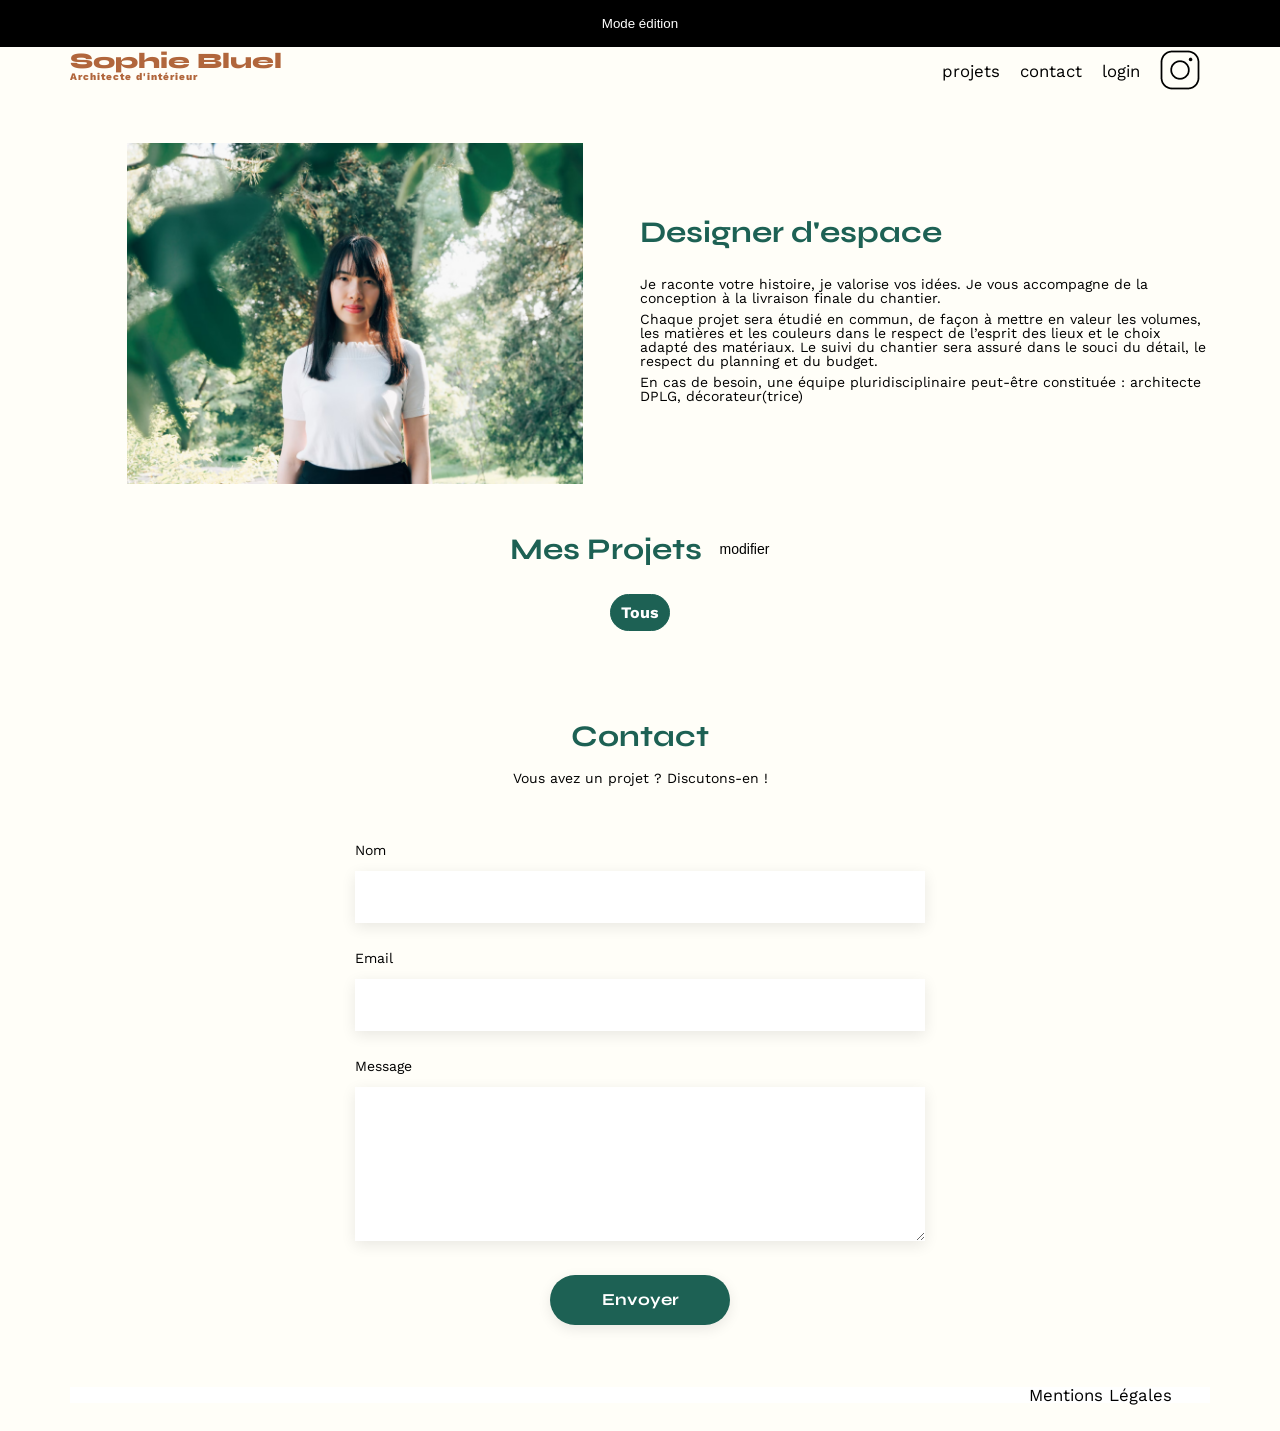
==== FrontEnd/index.html @ a82a4e98 "update modale" ====
<!DOCTYPE html>
<html lang="fr">

<head>
	<meta charset="UTF-8" />
	<title>Sophie Bluel - Architecte d'intérieur</title>
	<meta name="viewport" content="width=device-width, initial-scale=1.0" />
	<link rel="preconnect" href="https://fonts.googleapis.com" />
	<link rel="preconnect" href="https://fonts.gstatic.com" crossorigin />
	<link href="https://fonts.googleapis.com/css2?family=Syne:wght@700;800&family=Work+Sans&display=swap"
		rel="stylesheet" />
	<meta name="description" content="" />
	<link rel="stylesheet" href="./assets/css/style.css" />
	<link rel="shortcut icon" href="./assets/icons/78942_maps_maps.png" type="image/x-icon" />
	<script src="./assets/scripts/requestApi.js"></script>
	<script src="./assets/scripts/gallery.js" defer></script>
	<script src="./assets/scripts/scriptCategories.js"></script>
	<script src="./assets/scripts/scriptGallery.js"></script>
	<script src="./assets/scripts/modale.js" defer></script>
	<script src="https://kit.fontawesome.com/ecfbb69621.js" crossorigin="anonymous"></script>
</head>

<body class="background_body">
	<div id="edit" class="edit">
		<i class="fa-regular fa-pen-to-square"></i>
		<button>Mode édition</button>
	</div>

	<header>
		<h1>Sophie Bluel <span>Architecte d'intérieur</span></h1>
		<nav>
			<ul>
				<li>projets</li>
				<li>contact</li>
				<li>login</li>
				<li><img src="./assets/icons/instagram.png" alt="Instagram" /></li>
			</ul>
		</nav>
	</header>
	<main>
		<section id="introduction">
			<figure>
				<img src="./assets/images/sophie-bluel.png" alt="" />
			</figure>
			<article>
				<h2>Designer d'espace</h2>
				<p>
					Je raconte votre histoire, je valorise vos idées. Je vous accompagne
					de la conception à la livraison finale du chantier.
				</p>
				<p>
					Chaque projet sera étudié en commun, de façon à mettre en valeur les
					volumes, les matières et les couleurs dans le respect de l’esprit
					des lieux et le choix adapté des matériaux. Le suivi du chantier
					sera assuré dans le souci du détail, le respect du planning et du
					budget.
				</p>
				<p>
					En cas de besoin, une équipe pluridisciplinaire peut-être constituée
					: architecte DPLG, décorateur(trice)
				</p>
			</article>
		</section>
		<section id="portfolio">
			<h2 class="project_title">
				Mes Projets
				<button class="btn_open-modale" id="modaleOpen">
					<i class="fa-regular fa-pen-to-square"></i>
					<span>modifier</span>
				</button>
			</h2>
			<div class="modale" id="modale">
				<button class="modale_close" id="modaleClose">&times;</button>
				<button class="modale_return" id="modaleReturn"><i class="fa-solid fa-arrow-left">
					</i>
				</button>
				<div class="modale_content">

					<h4 class="modale_title" id="modaleTitle"></h4>



					<div class="modale_gallery" id="modaleGallery"></div>




					<form class="modale_form is_hidden" id="modaleForm" action="#" method="post"
						enctype="multipart/form-data">
						<div class="drop_area" id="dropArea" onclick="document.getElementById('fileInputImg').click()">
							<img src="" alt="" class="modale_form-img" id="modaleFormImg"/>
							<input class="drop_area-input" name="image" type="file" id="fileInputImg" multiple />
							<div class="modale_background">
								<i class="fa-regular fa-image" id="modalePictoImg"></i>
								<label>+ Ajouter photo</label>
								<p class="drop_area-info">jpg, png: 4mo max.</p>
							</div>
						</div>
						<div class="modale_champs">
							<label>Titre</label>
							<input type="text" name="title" id="formEditTitle" />
							<label>Catégories</label>
							<select type="text" name="category" id="formEditCat">
								<option value="0"></option>
								<option value="1">Hotels & Restaurants</option>
								<option value="2">Appartements</option>
								<option value="3">Objets</option>
								<option value="4">Tous</option>
							</select>
						</div>
					</form>

					<div class="modale_form-check modale_form-check--true" id="modaleFormCheckTrue">
						<span><i class="fa-regular fa-circle-check"></i>Le projet à été ajouté avec succès !</span>
					</div>

					<div class="modale_form-check modale_form-check--false" id="modaleFormCheckFalse">
						<span><i class="fa-solid fa-circle-xmark"></i>champs saisi incorrect ou manquant</span>
					</div>

					<hr class="modale_bar">
					</hr>
					<button class="modale_btn modale_btn-switch" id="modaleBtnSwitch"></button>
					<button class="modale_btn modale_btn-valid" id="modaleBtnValid"></button>

				</div>
			</div>
			<nav class="filter">
				<button class="is_actif" id="allWork">Tous</button>
			</nav>
			<div class="gallery"></div>
		</section>
		<section id="contact">
			<h2>Contact</h2>
			<p>Vous avez un projet ? Discutons-en !</p>
			<form action="#" method="post">
				<label for="name">Nom</label>
				<input type="text" name="name" id="name" />
				<label for="email">Email</label>
				<input type="email" name="email" id="email" />
				<label for="message">Message</label>
				<textarea name="message" id="message" cols="30" rows="10"></textarea>
				<input type="submit" value="Envoyer" />
			</form>
		</section>
	</main>

	<footer class="background_footer">
		<nav>
			<ul>
				<li>Mentions Légales</li>
			</ul>
		</nav>
	</footer>
</body>

</html>
---- FrontEnd/assets/css/style.css ----
/* http://meyerweb.com/eric/tools/css/reset/
   v2.0 | 20110126
   License: none (public domain)
*/
html,
body,
div,
span,
applet,
object,
iframe,
h1,
h2,
h3,
h4,
h5,
h6,
p,
blockquote,
pre,
a,
abbr,
acronym,
address,
big,
cite,
code,
del,
dfn,
em,
img,
ins,
kbd,
q,
s,
samp,
small,
strike,
strong,
sub,
sup,
tt,
var,
b,
u,
i,
center,
dl,
dt,
dd,
ol,
ul,
li,
fieldset,
form,
label,
legend,
table,
caption,
tbody,
tfoot,
thead,
tr,
th,
td,
article,
aside,
canvas,
details,
embed,
figure,
figcaption,
footer,
header,
hgroup,
menu,
nav,
output,
ruby,
section,
summary,
time,
mark,
audio,
video {
  margin: 0;
  padding: 0;
  border: 0;
  font-size: 100%;
  font: inherit;
  vertical-align: baseline;
}

/* HTML5 display-role reset for older browsers */
article,
aside,
details,
figcaption,
figure,
footer,
header,
hgroup,
menu,
nav,
section {
  display: block;
}

img[src=""] {
  opacity: 0;
}

body {
  line-height: 1;
}

ol,
ul {
  list-style: none;
}

blockquote,
q {
  quotes: none;
}

blockquote:before,
blockquote:after,
q:before,
q:after {
  content: "";
  content: none;
}

table {
  border-collapse: collapse;
  border-spacing: 0;
}

/** end reset css**/
body {
  max-width: 1140px;
  margin: auto;
  font-family: "Work Sans";
  font-size: 14px;
}
body.overlay::after {
  position: fixed;
  z-index: 2;
  content: "";
  top: 0;
  left: 0;
  background-color: rgba(0, 0, 0, 0.3);
  width: 100%;
  height: 100vh;
}

header {
  display: flex;
  justify-content: space-between;
  margin: 50px 0;
}

.edit {
  background-color: black;
  color: white;
  position: fixed;
  top: 0;
  left: 0;
  width: 100%;
  text-align: center;
  padding: 15px 0 15px 0;
}
.edit.is_hidden {
  display: none;
}
.edit button {
  background-color: transparent;
  border: none;
  color: white;
}

.background_body {
  background-color: #FFFEF8;
  width: 100%;
}
.background_footer {
  background-color: white;
  bottom: 0;
  left: 0;
  width: 100%;
}
.background_footer-connexion {
  position: fixed;
}

.form_content {
  padding-bottom: 20px;
  display: flex;
  justify-content: center;
  flex-direction: column;
  align-items: center;
}
.form_title {
  padding-bottom: 20px;
}
.form_login {
  display: flex;
  justify-content: center;
  flex-direction: column;
  align-items: center;
  gap: 15px;
}
.form_champs {
  display: flex;
  flex-direction: column;
  justify-content: flex-start;
  margin: 15px 0 20px 0;
  gap: 10px;
}
.form_champs label {
  margin-top: 5px;
  font-family: inherit;
  font-size: 14px;
  font-weight: 500;
  line-height: 16px;
  color: #3D3D3D;
}
.form_champs input {
  width: 420px;
  height: 51px;
  border: none;
  box-shadow: 0px 4px 14px 0px rgba(0, 0, 0, 0.0901960784);
}
.form_connexion {
  text-align: center;
  width: 237px;
  height: 36px;
  border-radius: 60px;
  background-color: #1D6154;
  border: none;
  font-family: Syne;
  font-size: 14px;
  font-weight: 700;
  line-height: 17px;
  color: white;
  margin-bottom: 15px;
}
.form_forgot-password {
  text-decoration: underline;
}

section {
  margin: 50px 0;
}

h1 {
  display: flex;
  flex-direction: column;
  font-family: "Syne";
  font-size: 22px;
  font-weight: 800;
  color: #B1663C;
}

h1 > span {
  font-family: "Work Sans";
  font-size: 10px;
  letter-spacing: 0.1em;
}

h2 {
  font-family: "Syne";
  font-weight: 700;
  font-size: 30px;
  color: #1D6154;
}

nav ul {
  display: flex;
  align-items: center;
  list-style-type: none;
}

nav li {
  padding: 0 10px;
  font-size: 1.2em;
}

li:hover {
  color: #B1663C;
}

.btn_open-modale {
  position: relative;
  top: -5px;
  left: 5px;
  background: transparent;
  border: none;
  font-size: 14px;
  font-weight: 400;
  line-height: 16px;
  text-align: center;
}

.modale {
  background-color: white;
  width: 630px;
  min-height: 670px;
  position: fixed;
  top: 50%;
  left: 50%;
  translate: -50% -50%;
  border-radius: 10px;
  z-index: -1;
  opacity: 0;
  transition: 1s;
}
.modale_form {
  position: relative;
}
.modale_form.is_hidden {
  display: none;
}
.modale_form-img {
  position: absolute;
  width: 129px;
  height: 177px;
  top: 22px;
  left: 50%;
  translate: -50% 0%;
}
.modale_form-img:not([src]) {
  visibility: hidden;
}
.modale_form-check {
  width: 60%;
  height: 50px;
  border-radius: 60px;
  display: flex;
  justify-content: center;
  align-items: center;
  position: absolute;
  bottom: 20%;
  left: 50%;
  translate: -50% 0%;
}
.modale_form-check--true {
  opacity: 0;
  background-color: #1D6154;
  color: white;
}
.modale_form-check--true.is_actif {
  opacity: 1;
}
.modale_form-check--false {
  opacity: 0;
  background-color: #8B0000;
  color: white;
}
.modale_form-check--false.is_actif {
  opacity: 1;
}
.modale_gallery {
  margin-top: 40px;
  display: flex;
  flex-wrap: wrap;
  gap: 10px;
  max-width: 430px;
}
.modale_gallery.is_hidden {
  display: none;
}
.modale_gallery-figure {
  position: relative;
}
.modale_gallery-trash {
  position: absolute;
  top: 7px;
  right: 5px;
}
.modale_gallery img {
  width: 76.61px;
}
.modale_title {
  font-family: inherit;
  font-size: 26px;
  font-weight: 400;
  line-height: 30px;
  letter-spacing: 0em;
  text-align: center;
}
.modale_content {
  margin-top: 45px;
  display: flex;
  flex-direction: column;
  justify-content: center;
  align-items: center;
}
.modale_background {
  background-color: #E8F1F6;
  width: 420px;
  border-radius: 3px;
  display: flex;
  flex-direction: column;
  justify-content: center;
  align-items: center;
  gap: 10px;
}
.modale_background i {
  margin-top: 20px;
  font-size: 76px;
  color: #CBD6DC;
}
.modale_background label {
  width: 173px;
  height: 36px;
  border-radius: 50px;
  background-color: #CBD6DC;
  display: flex;
  justify-content: center;
  align-items: center;
  font-family: Work Sans;
  font-size: 14px;
  font-weight: 500;
  line-height: 16px;
  color: #306685;
}
.modale_background p {
  font-family: inherit;
  font-size: 10px;
  font-weight: 400;
  line-height: 12px;
  color: #444444;
  margin-bottom: 15px;
}
.modale_champs {
  display: flex;
  flex-direction: column;
  justify-content: flex-start;
  margin: 15px 0 20px 0;
  gap: 10px;
}
.modale_champs label {
  margin-top: 5px;
  font-family: inherit;
  font-size: 14px;
  font-weight: 500;
  line-height: 16px;
  color: #3D3D3D;
}
.modale_champs input {
  width: 420px;
  height: 51px;
  border: none;
  box-shadow: 0px 4px 14px 0px rgba(0, 0, 0, 0.0901960784);
}
.modale_champs select {
  width: 422px;
  height: 53px;
  border: none;
  background: none;
  box-shadow: 0px 4px 14px 0px rgba(0, 0, 0, 0.0901960784);
}
.modale_close {
  position: absolute;
  top: 15;
  right: 0;
  width: 50px;
  height: 50px;
  background: transparent;
  border: none;
  font-size: 24px;
}
.modale_return {
  position: absolute;
  top: 15;
  left: 0;
  width: 50px;
  height: 50px;
  background: transparent;
  border: none;
  font-size: 24px;
}
.modale_return.is_hidden {
  display: none;
}
.modale_show {
  z-index: 3;
  opacity: 1;
}
.modale_bar {
  border: none;
  color: #B3B3B3;
  width: 420px;
  height: 0px;
  border: 1px solid #B3B3B3;
  position: absolute;
  top: 550px;
}
.modale_btn {
  text-align: center;
  margin-top: 50px;
  width: 237px;
  height: 36px;
  border-radius: 60px;
  background-color: #1D6154;
  border: none;
  font-family: Syne;
  font-size: 14px;
  font-weight: 700;
  line-height: 17px;
  color: white;
  position: absolute;
  top: 545px;
}
.modale_btn-switch.is_hidden {
  display: none;
}
.modale_btn-valid {
  display: none;
}
.modale_btn-valid.is_disable {
  background-color: #B3B3B3;
}
.modale_btn-valid.is_actif {
  display: block;
}

.drop_area-input {
  opacity: 0;
  width: 200px;
}

#introduction {
  display: flex;
  align-items: center;
}

#introduction figure {
  flex: 1;
}

#introduction img {
  display: block;
  margin: auto;
  width: 80%;
}

#introduction article {
  flex: 1;
}

#introduction h2 {
  margin-bottom: 1em;
}

#introduction p {
  margin-bottom: 0.5em;
}

#portfolio h2 {
  text-align: center;
  margin-bottom: 1em;
}

.filter {
  display: flex;
  justify-content: center;
  gap: 15px;
  padding-bottom: 20px;
}
.filter button {
  display: flex;
  justify-content: center;
  align-items: center;
  background-color: transparent;
  color: #1D6154;
  padding: 10px;
  border: 1px solid #1D6154;
  border-radius: 60px;
  height: 37px;
  font-family: inherit;
  font-weight: 700;
  font-size: 16px;
  margin-bottom: 20px;
}
.filter button:hover, .filter button.is_actif {
  background-color: #1D6154;
  color: white;
}

.hidden {
  display: none;
}

.gallery {
  width: 100%;
  display: grid;
  grid-template-columns: 1fr 1fr 1fr;
  grid-column-gap: 20px;
  grid-row-gap: 20px;
}

.gallery img {
  width: 100%;
}

#contact {
  width: 50%;
  margin: auto;
}

#contact > * {
  text-align: center;
}

#contact h2 {
  margin-bottom: 20px;
}

#contact form {
  text-align: left;
  margin-top: 30px;
  display: flex;
  flex-direction: column;
}

#contact input {
  height: 50px;
  font-size: 1.2em;
  border: none;
  box-shadow: 0px 4px 14px rgba(0, 0, 0, 0.09);
}

#contact label {
  margin: 2em 0 1em 0;
}

#contact textarea {
  border: none;
  box-shadow: 0px 4px 14px rgba(0, 0, 0, 0.09);
}

input[type=submit] {
  font-family: "Syne";
  font-weight: 700;
  color: white;
  background-color: #1D6154;
  margin: 2em auto;
  width: 180px;
  text-align: center;
  border-radius: 60px;
}

footer nav ul {
  display: flex;
  justify-content: flex-end;
  margin: 2em;
}
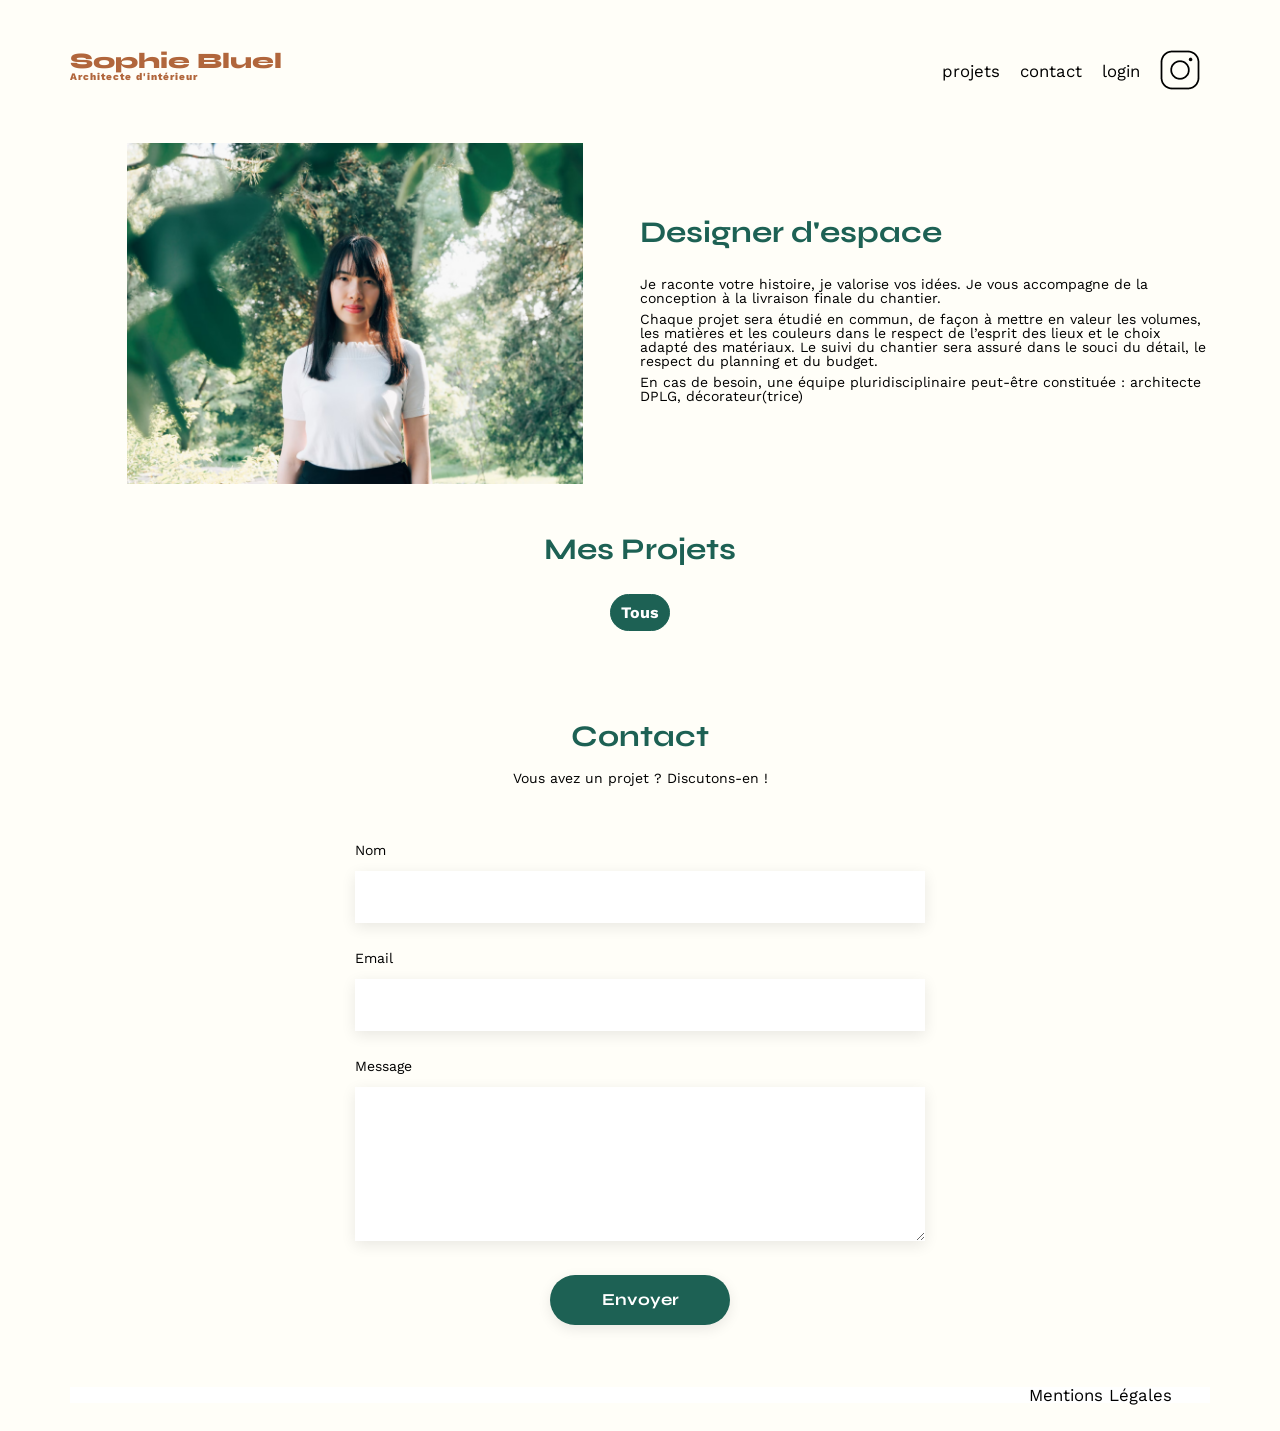
==== commit 4486f876: "update login" ====
--- a/FrontEnd/index.html
+++ b/FrontEnd/index.html
@@ -16,12 +16,12 @@
 	<script src="./assets/scripts/gallery.js" defer></script>
 	<script src="./assets/scripts/scriptCategories.js"></script>
 	<script src="./assets/scripts/scriptGallery.js"></script>
-	<script src="./assets/scripts/modale.js" defer></script>
+	<script src="./assets/scripts/homePageScript.js" defer></script>
 	<script src="https://kit.fontawesome.com/ecfbb69621.js" crossorigin="anonymous"></script>
 </head>
 
 <body class="background_body">
-	<div id="edit" class="edit">
+	<div id="editBar" class="edit">
 		<i class="fa-regular fa-pen-to-square"></i>
 		<button>Mode édition</button>
 	</div>
@@ -32,7 +32,8 @@
 			<ul>
 				<li>projets</li>
 				<li>contact</li>
-				<li>login</li>
+				<li class="logout_btn" id="logoutBtn"><a href="#">logout</a></li>
+				<li class="login_btn hidden" id="loginBtn"><a href="connexion.html">login</a></li>
 				<li><img src="./assets/icons/instagram.png" alt="Instagram" /></li>
 			</ul>
 		</nav>
@@ -91,8 +92,8 @@
 							<img src="" alt="" class="modale_form-img" id="modaleFormImg"/>
 							<input class="drop_area-input" name="image" type="file" id="fileInputImg" multiple />
 							<div class="modale_background">
-								<i class="fa-regular fa-image" id="modalePictoImg"></i>
-								<label>+ Ajouter photo</label>
+								<i class="fa-regular fa-image"></i>
+								<label id="modaleLabelPhoto">+ Ajouter photo</label>
 								<p class="drop_area-info">jpg, png: 4mo max.</p>
 							</div>
 						</div>
--- a/FrontEnd/assets/css/style.css
+++ b/FrontEnd/assets/css/style.css
@@ -286,9 +286,20 @@
   padding: 0 10px;
   font-size: 1.2em;
 }
+nav li a {
+  text-decoration: none;
+  color: black;
+}
+nav li a:hover {
+  color: #B1663C;
+}
 
 li:hover {
   color: #B1663C;
+}
+
+.strong {
+  font-weight: 700;
 }
 
 .btn_open-modale {
@@ -301,6 +312,43 @@
   font-weight: 400;
   line-height: 16px;
   text-align: center;
+}
+
+.log_result-check {
+  width: 60%;
+  height: 50px;
+  border-radius: 60px;
+  text-align: center;
+  position: absolute;
+  bottom: 20%;
+  left: 50%;
+  translate: -50% 0%;
+}
+.log_result-check span {
+  position: relative;
+  top: 4px;
+}
+.log_result-check i {
+  position: relative;
+  right: 17px;
+  top: 5px;
+  font-size: 28px;
+}
+.log_result-check--true {
+  opacity: 0;
+  background-color: #1D6154;
+  color: white;
+}
+.log_result-check--true.is_actif {
+  opacity: 1;
+}
+.log_result-check--false {
+  opacity: 0;
+  background-color: #8B0000;
+  color: white;
+}
+.log_result-check--false.is_actif {
+  opacity: 1;
 }
 
 .modale {
@@ -337,13 +385,21 @@
   width: 60%;
   height: 50px;
   border-radius: 60px;
-  display: flex;
-  justify-content: center;
-  align-items: center;
+  text-align: center;
   position: absolute;
   bottom: 20%;
   left: 50%;
   translate: -50% 0%;
+}
+.modale_form-check span {
+  position: relative;
+  top: 4px;
+}
+.modale_form-check i {
+  position: relative;
+  right: 17px;
+  top: 5px;
+  font-size: 28px;
 }
 .modale_form-check--true {
   opacity: 0;
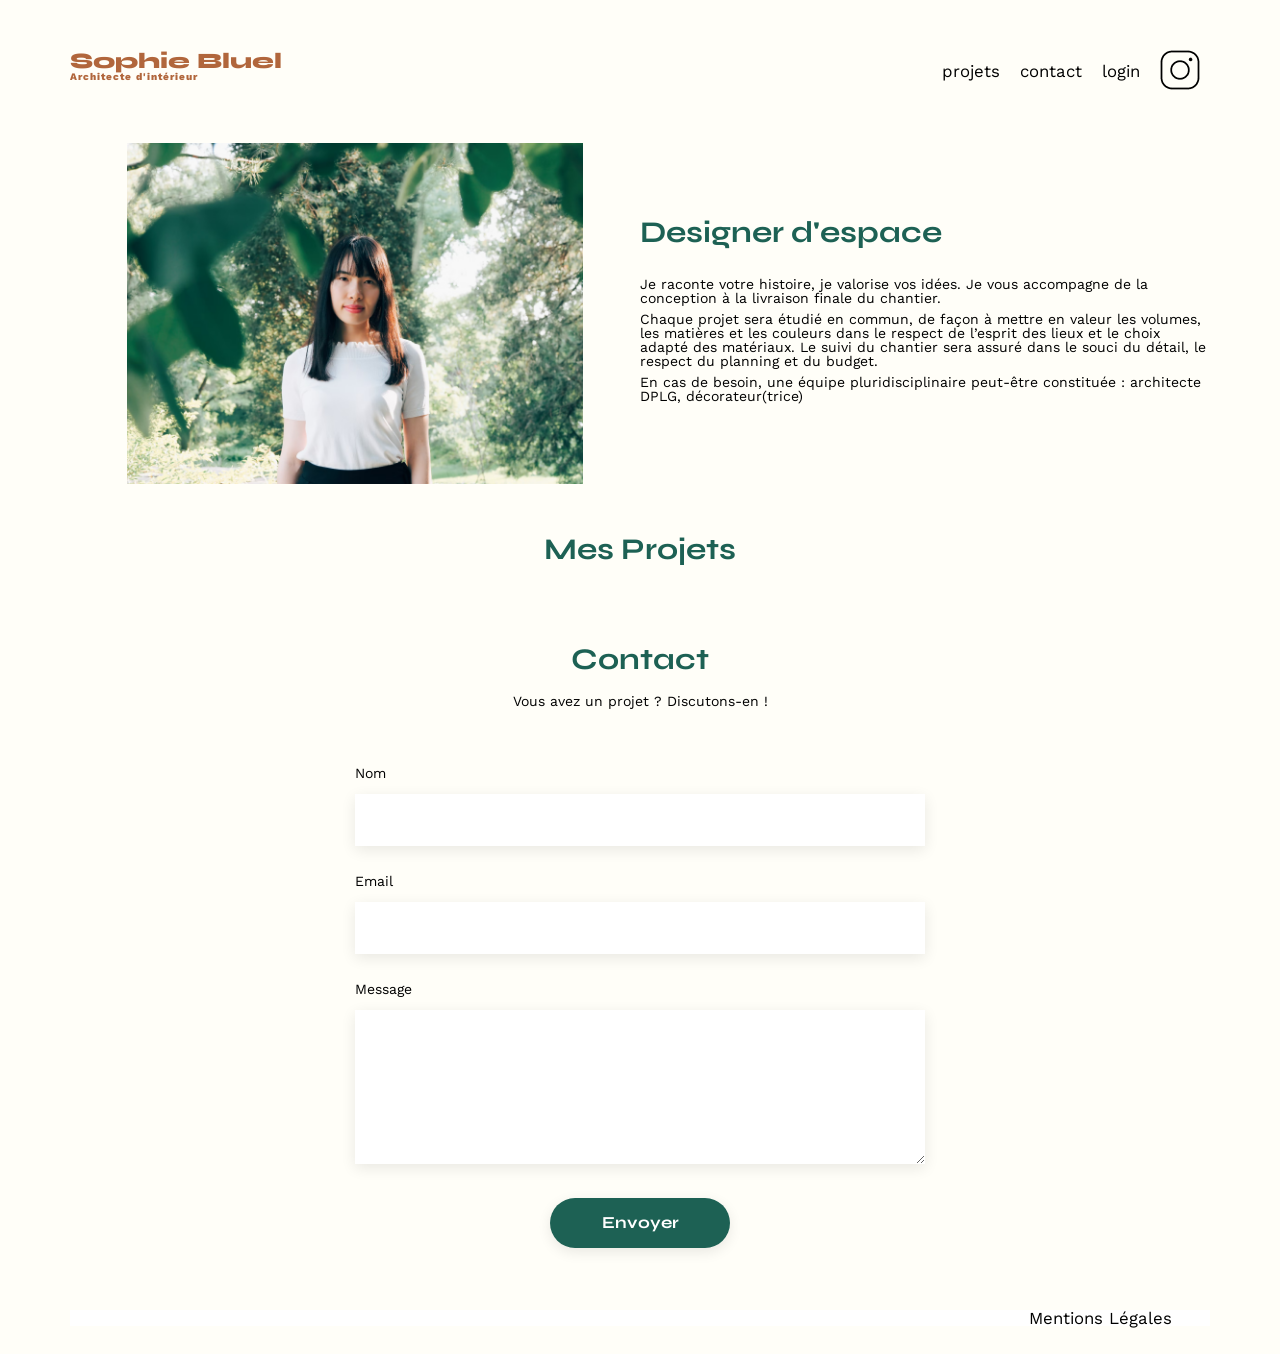
==== commit 2949b5d4: "optimisation projet final" ====
--- a/FrontEnd/index.html
+++ b/FrontEnd/index.html
@@ -12,10 +12,6 @@
 	<meta name="description" content="" />
 	<link rel="stylesheet" href="./assets/css/style.css" />
 	<link rel="shortcut icon" href="./assets/icons/78942_maps_maps.png" type="image/x-icon" />
-	<script src="./assets/scripts/requestApi.js"></script>
-	<script src="./assets/scripts/gallery.js" defer></script>
-	<script src="./assets/scripts/scriptCategories.js"></script>
-	<script src="./assets/scripts/scriptGallery.js"></script>
 	<script src="./assets/scripts/homePageScript.js" defer></script>
 	<script src="https://kit.fontawesome.com/ecfbb69621.js" crossorigin="anonymous"></script>
 </head>
@@ -79,12 +75,7 @@
 
 					<h4 class="modale_title" id="modaleTitle"></h4>
 
-
-
 					<div class="modale_gallery" id="modaleGallery"></div>
-
-
-
 
 					<form class="modale_form is_hidden" id="modaleForm" action="#" method="post"
 						enctype="multipart/form-data">
@@ -111,11 +102,11 @@
 						</div>
 					</form>
 
-					<div class="modale_form-check modale_form-check--true" id="modaleFormCheckTrue">
+					<div class="capsule capsule_true" id="capsuleTrue">
 						<span><i class="fa-regular fa-circle-check"></i>Le projet à été ajouté avec succès !</span>
 					</div>
 
-					<div class="modale_form-check modale_form-check--false" id="modaleFormCheckFalse">
+					<div class="capsule capsule_false" id="capsuleFalse">
 						<span><i class="fa-solid fa-circle-xmark"></i>champs saisi incorrect ou manquant</span>
 					</div>
 
@@ -126,7 +117,7 @@
 
 				</div>
 			</div>
-			<nav class="filter">
+			<nav class="filter" id="filter">
 				<button class="is_actif" id="allWork">Tous</button>
 			</nav>
 			<div class="gallery"></div>
--- a/FrontEnd/assets/css/style.css
+++ b/FrontEnd/assets/css/style.css
@@ -201,6 +201,9 @@
   flex-direction: column;
   align-items: center;
 }
+.form_content .capsule {
+  margin-top: 25px;
+}
 .form_title {
   padding-bottom: 20px;
 }
@@ -314,41 +317,34 @@
   text-align: center;
 }
 
-.log_result-check {
-  width: 60%;
+.capsule {
+  width: fit-content;
+  padding: 0 25px 0 15px;
   height: 50px;
   border-radius: 60px;
   text-align: center;
-  position: absolute;
-  bottom: 20%;
-  left: 50%;
-  translate: -50% 0%;
-}
-.log_result-check span {
+  transition: all 0.3s;
+}
+.capsule span {
   position: relative;
   top: 4px;
 }
-.log_result-check i {
+.capsule i {
   position: relative;
-  right: 17px;
-  top: 5px;
+  right: 6px;
+  top: 6px;
   font-size: 28px;
 }
-.log_result-check--true {
+.capsule_true {
+  background-color: #1D6154;
+  color: white;
+}
+.capsule_false {
+  background-color: #8B0000;
+  color: white;
+}
+.capsule.hidden {
   opacity: 0;
-  background-color: #1D6154;
-  color: white;
-}
-.log_result-check--true.is_actif {
-  opacity: 1;
-}
-.log_result-check--false {
-  opacity: 0;
-  background-color: #8B0000;
-  color: white;
-}
-.log_result-check--false.is_actif {
-  opacity: 1;
 }
 
 .modale {
@@ -356,13 +352,13 @@
   width: 630px;
   min-height: 670px;
   position: fixed;
-  top: 50%;
+  top: 0;
   left: 50%;
   translate: -50% -50%;
   border-radius: 10px;
   z-index: -1;
   opacity: 0;
-  transition: 1s;
+  transition: all 0.8s;
 }
 .modale_form {
   position: relative;
@@ -381,41 +377,9 @@
 .modale_form-img:not([src]) {
   visibility: hidden;
 }
-.modale_form-check {
-  width: 60%;
-  height: 50px;
-  border-radius: 60px;
-  text-align: center;
+.modale .capsule {
   position: absolute;
-  bottom: 20%;
-  left: 50%;
-  translate: -50% 0%;
-}
-.modale_form-check span {
-  position: relative;
-  top: 4px;
-}
-.modale_form-check i {
-  position: relative;
-  right: 17px;
-  top: 5px;
-  font-size: 28px;
-}
-.modale_form-check--true {
-  opacity: 0;
-  background-color: #1D6154;
-  color: white;
-}
-.modale_form-check--true.is_actif {
-  opacity: 1;
-}
-.modale_form-check--false {
-  opacity: 0;
-  background-color: #8B0000;
-  color: white;
-}
-.modale_form-check--false.is_actif {
-  opacity: 1;
+  bottom: 133px;
 }
 .modale_gallery {
   margin-top: 40px;
@@ -544,6 +508,7 @@
 .modale_show {
   z-index: 3;
   opacity: 1;
+  top: 50%;
 }
 .modale_bar {
   border: none;
@@ -640,6 +605,7 @@
   font-weight: 700;
   font-size: 16px;
   margin-bottom: 20px;
+  transition: all 0.3s;
 }
 .filter button:hover, .filter button.is_actif {
   background-color: #1D6154;
@@ -658,8 +624,15 @@
   grid-row-gap: 20px;
 }
 
-.gallery img {
+.project {
+  overflow: hidden;
+}
+.project img {
   width: 100%;
+  transition: all 0.3s;
+}
+.project img:hover {
+  scale: 1.1;
 }
 
 #contact {
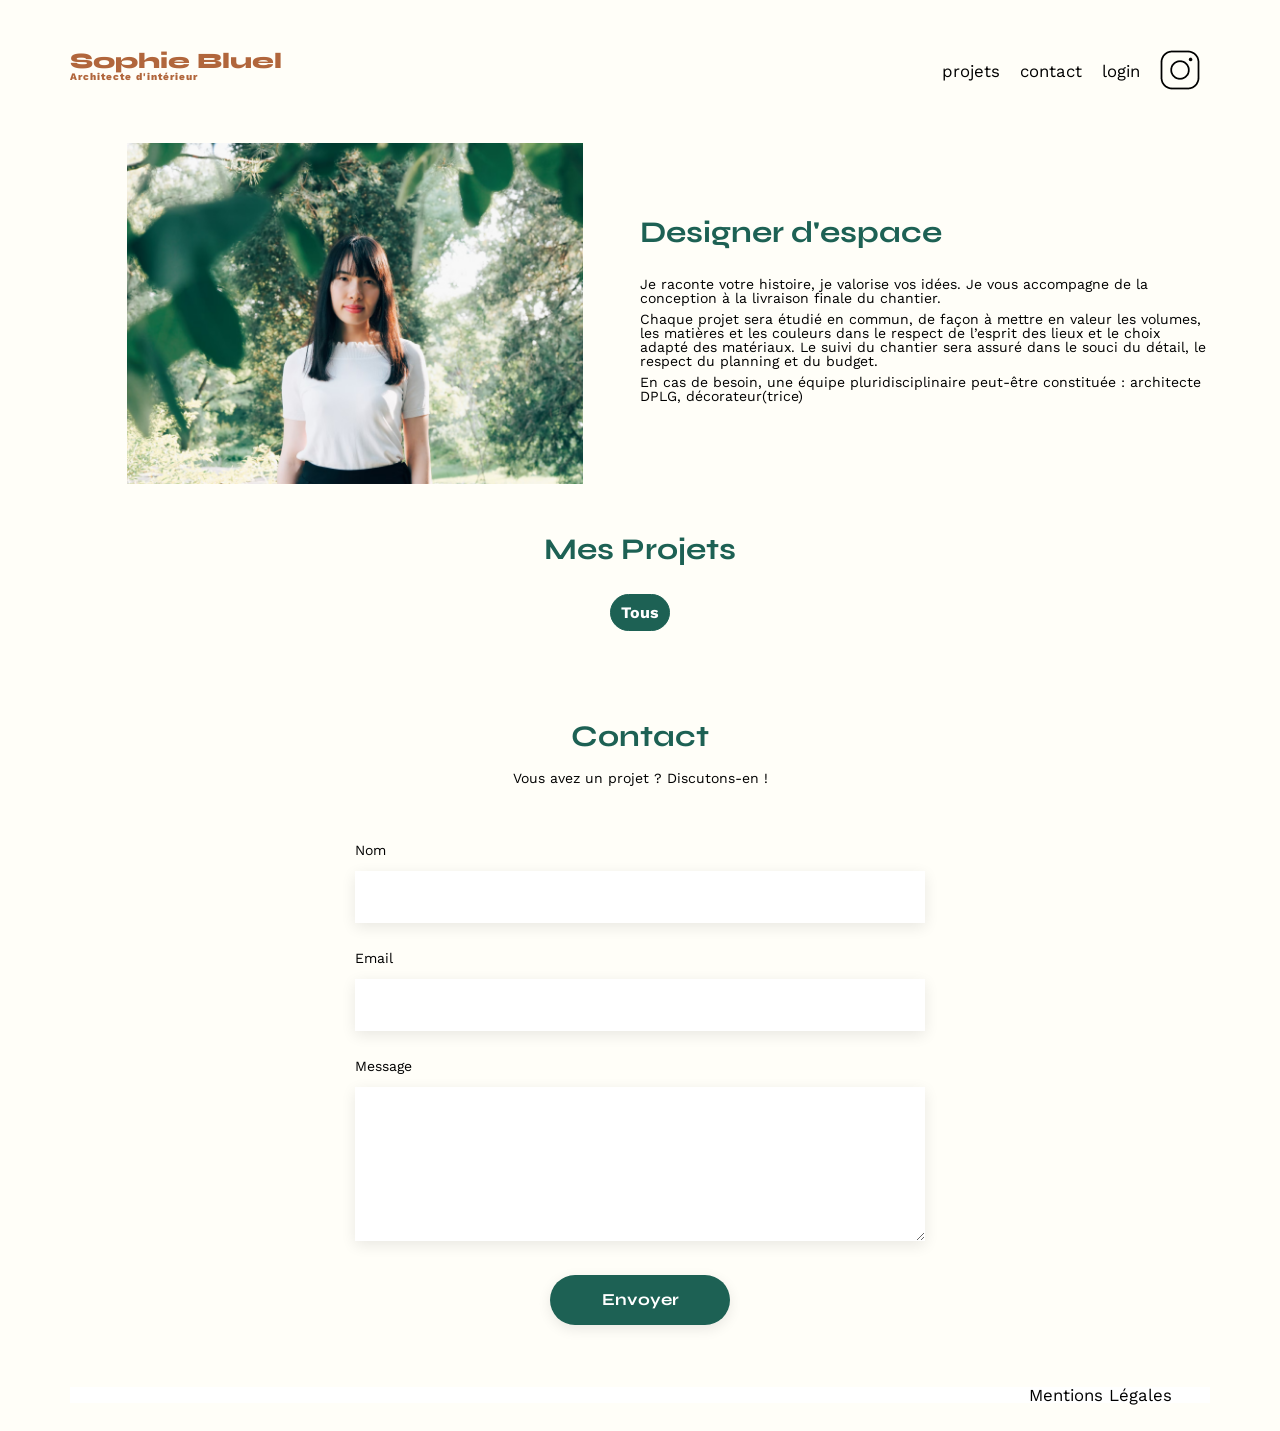
==== commit bae6aec9: "updatesoutenance v1" ====
--- a/FrontEnd/index.html
+++ b/FrontEnd/index.html
@@ -12,7 +12,7 @@
 	<meta name="description" content="" />
 	<link rel="stylesheet" href="./assets/css/style.css" />
 	<link rel="shortcut icon" href="./assets/icons/78942_maps_maps.png" type="image/x-icon" />
-	<script src="./assets/scripts/homePageScript.js" defer></script>
+	<script src="./assets/scripts/index.js" defer></script>
 	<script src="https://kit.fontawesome.com/ecfbb69621.js" crossorigin="anonymous"></script>
 </head>
 
@@ -26,8 +26,8 @@
 		<h1>Sophie Bluel <span>Architecte d'intérieur</span></h1>
 		<nav>
 			<ul>
-				<li>projets</li>
-				<li>contact</li>
+				<li><a href="index.html#projets">projets</a></li>
+				<li><a href="index.html#contact">contact</a></li>
 				<li class="logout_btn" id="logoutBtn"><a href="#">logout</a></li>
 				<li class="login_btn hidden" id="loginBtn"><a href="connexion.html">login</a></li>
 				<li><img src="./assets/icons/instagram.png" alt="Instagram" /></li>
@@ -59,7 +59,7 @@
 			</article>
 		</section>
 		<section id="portfolio">
-			<h2 class="project_title">
+			<h2 class="project_title" id="projets">
 				Mes Projets
 				<button class="btn_open-modale" id="modaleOpen">
 					<i class="fa-regular fa-pen-to-square"></i>
@@ -80,7 +80,7 @@
 					<form class="modale_form is_hidden" id="modaleForm" action="#" method="post"
 						enctype="multipart/form-data">
 						<div class="drop_area" id="dropArea" onclick="document.getElementById('fileInputImg').click()">
-							<img src="" alt="" class="modale_form-img" id="modaleFormImg"/>
+							<img src="" alt="" class="modale_form-img" id="modaleFormImg" />
 							<input class="drop_area-input" name="image" type="file" id="fileInputImg" multiple />
 							<div class="modale_background">
 								<i class="fa-regular fa-image"></i>
@@ -94,10 +94,6 @@
 							<label>Catégories</label>
 							<select type="text" name="category" id="formEditCat">
 								<option value="0"></option>
-								<option value="1">Hotels & Restaurants</option>
-								<option value="2">Appartements</option>
-								<option value="3">Objets</option>
-								<option value="4">Tous</option>
 							</select>
 						</div>
 					</form>
--- a/FrontEnd/assets/css/style.css
+++ b/FrontEnd/assets/css/style.css
@@ -398,6 +398,15 @@
   position: absolute;
   top: 7px;
   right: 5px;
+  background-color: black;
+  color: white;
+  width: 17px;
+  height: 17px;
+  border-radius: 2px;
+  font-size: 11px;
+  display: flex;
+  align-items: center;
+  justify-content: center;
 }
 .modale_gallery img {
   width: 76.61px;
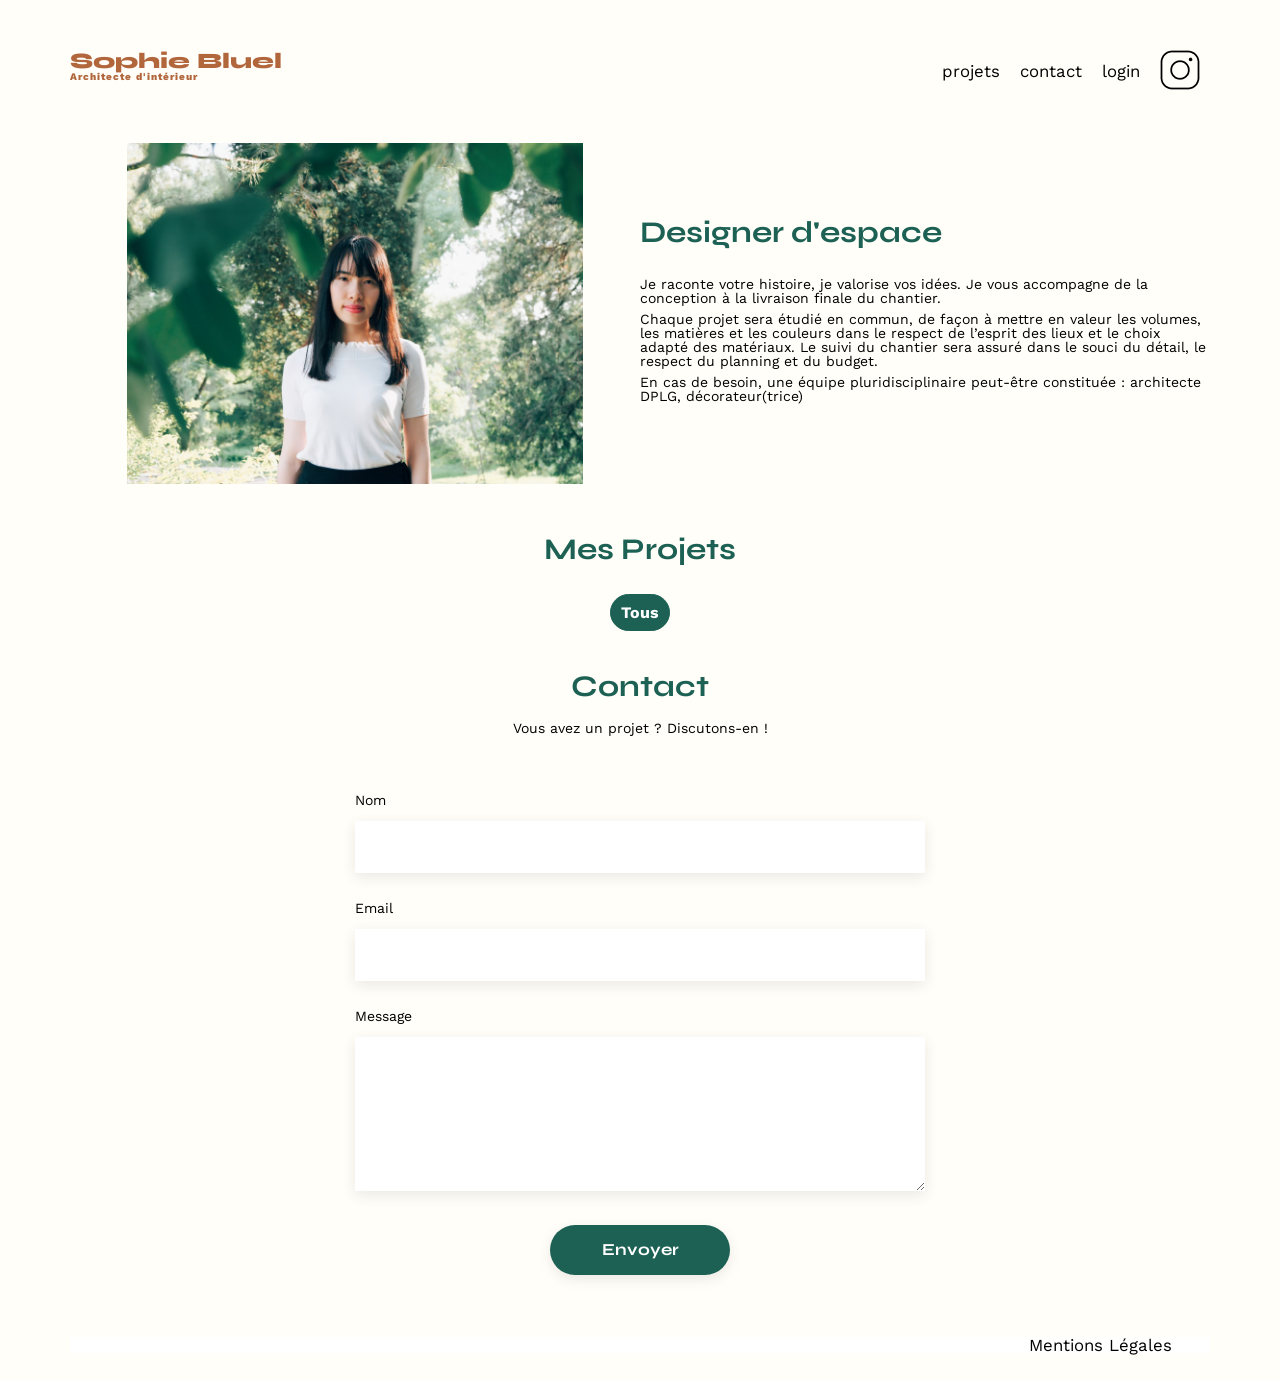
==== commit 0ad22a0e: "update soutenance v1.3" ====
--- a/FrontEnd/index.html
+++ b/FrontEnd/index.html
@@ -12,7 +12,7 @@
 	<meta name="description" content="" />
 	<link rel="stylesheet" href="./assets/css/style.css" />
 	<link rel="shortcut icon" href="./assets/icons/78942_maps_maps.png" type="image/x-icon" />
-	<script src="./assets/scripts/index.js" defer></script>
+	<script src="./assets/scripts/script.js" defer></script>
 	<script src="https://kit.fontawesome.com/ecfbb69621.js" crossorigin="anonymous"></script>
 </head>
 
@@ -26,8 +26,8 @@
 		<h1>Sophie Bluel <span>Architecte d'intérieur</span></h1>
 		<nav>
 			<ul>
-				<li><a href="index.html#projets">projets</a></li>
-				<li><a href="index.html#contact">contact</a></li>
+				<li><a class="lien_interne" href="index.html?destination=projets">projets</a></li>
+				<li><a class="lien_interne" href="index.html?destination=contact">contact</a></li>
 				<li class="logout_btn" id="logoutBtn"><a href="#">logout</a></li>
 				<li class="login_btn hidden" id="loginBtn"><a href="connexion.html">login</a></li>
 				<li><img src="./assets/icons/instagram.png" alt="Instagram" /></li>
@@ -106,6 +106,15 @@
 						<span><i class="fa-solid fa-circle-xmark"></i>champs saisi incorrect ou manquant</span>
 					</div>
 
+					<div class="capsule capsule_false hidden" id="capsuleFalseSize">
+						<span><i class="fa-solid fa-circle-xmark"></i>L'image ne doit pas dépasser 4 Mo.</span>
+					</div>
+
+					<div class="capsule capsule_false hidden" id="capsuleFalseType">
+						<span><i class="fa-solid fa-circle-xmark"></i>L'image doit être au format PNG ou JPG.</span>
+					</div>
+					
+
 					<hr class="modale_bar">
 					</hr>
 					<button class="modale_btn modale_btn-switch" id="modaleBtnSwitch"></button>
--- a/FrontEnd/assets/css/style.css
+++ b/FrontEnd/assets/css/style.css
@@ -170,6 +170,7 @@
   width: 100%;
   text-align: center;
   padding: 15px 0 15px 0;
+  z-index: 999;
 }
 .edit.is_hidden {
   display: none;
@@ -394,7 +395,13 @@
 .modale_gallery-figure {
   position: relative;
 }
+.modale_gallery fa-solid {
+  display: block;
+}
 .modale_gallery-trash {
+  display: flex !important;
+  align-items: center;
+  justify-content: center;
   position: absolute;
   top: 7px;
   right: 5px;
@@ -404,9 +411,6 @@
   height: 17px;
   border-radius: 2px;
   font-size: 11px;
-  display: flex;
-  align-items: center;
-  justify-content: center;
 }
 .modale_gallery img {
   width: 76.61px;
@@ -636,6 +640,9 @@
 .project {
   overflow: hidden;
 }
+.project_title {
+  padding-top: 50px;
+}
 .project img {
   width: 100%;
   transition: all 0.3s;
@@ -695,4 +702,12 @@
   display: flex;
   justify-content: flex-end;
   margin: 2em;
+}
+
+#introduction {
+  margin: 0;
+}
+
+#portfolio {
+  margin: 0;
 }
